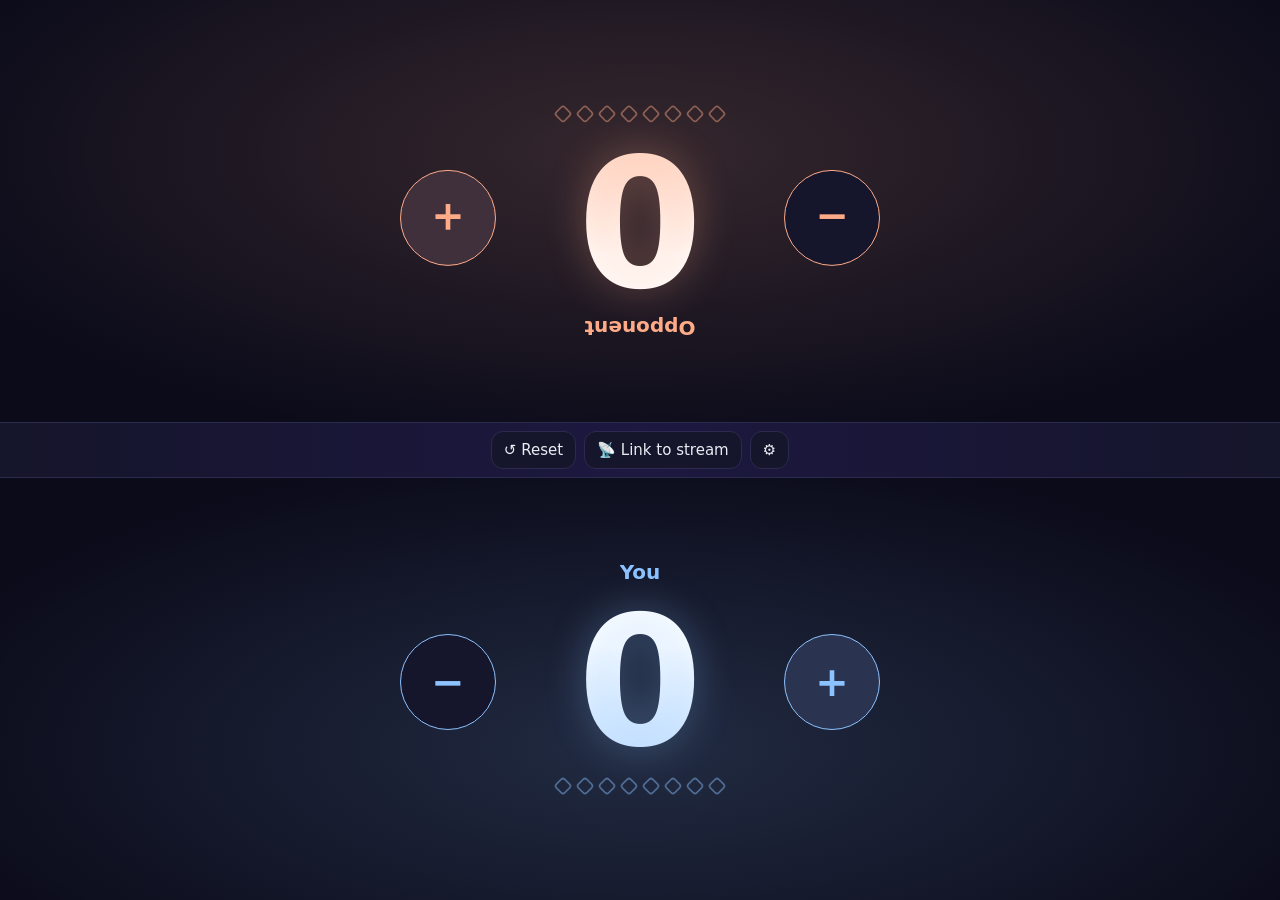
==== points/index.html @ d3ee8074 "Add Riftbound Points: installable point counter that links to the Riftcast stream overlay Co-Authore" ====
<!DOCTYPE html>
<html lang="en">
<head>
<meta charset="utf-8">
<meta name="viewport" content="width=device-width, initial-scale=1, viewport-fit=cover, user-scalable=no">
<meta name="theme-color" content="#0b0b1a">
<meta name="description" content="Free Riftbound point counter. Link it to a tournament stream with a code.">
<meta name="apple-mobile-web-app-capable" content="yes">
<meta name="apple-mobile-web-app-status-bar-style" content="black-translucent">
<title>Riftbound Points</title>
<link rel="manifest" href="manifest.webmanifest">
<link rel="icon" href="icon.svg" type="image/svg+xml">
<link rel="apple-touch-icon" href="apple-touch-icon.png">
<link rel="stylesheet" href="app.css">
</head>
<body>
<main id="board">
  <section class="side them" id="them">
    <div class="name" id="themName">Opponent</div>
    <div class="pts-row">
      <button class="step minus" data-who="them" data-d="-1" aria-label="Opponent minus one">−</button>
      <div class="pts" id="themPts">0</div>
      <button class="step plus" data-who="them" data-d="1" aria-label="Opponent plus one">+</button>
    </div>
    <div class="pips" id="themPips"></div>
    <div class="note" id="themNote"></div>
  </section>

  <nav class="bar">
    <button id="resetBtn" title="Both scores back to 0">↺ Reset</button>
    <button id="linkBtn" class="link">📡 Link to stream</button>
    <button id="installBtn" class="install" hidden>⬇ Install</button>
    <button id="menuBtn" title="Settings">⚙</button>
  </nav>

  <section class="side me" id="me">
    <div class="name" id="meName">You</div>
    <div class="pts-row">
      <button class="step minus" data-who="me" data-d="-1" aria-label="Minus one">−</button>
      <div class="pts" id="mePts">0</div>
      <button class="step plus" data-who="me" data-d="1" aria-label="Plus one">+</button>
    </div>
    <div class="pips" id="mePips"></div>
    <div class="note" id="meNote"></div>
  </section>
</main>

<dialog id="linkDlg">
  <form method="dialog" id="linkForm">
    <h2>Link to the stream</h2>
    <p>Enter the code the tournament organiser gave you. Your points will show on the stream as you change them.</p>
    <input id="codeIn" autocomplete="off" autocapitalize="characters" spellcheck="false" maxlength="8" placeholder="ABC234" inputmode="text">
    <p class="err" id="linkErr"></p>
    <div class="row">
      <button value="cancel" formnovalidate>Cancel</button>
      <button id="linkGo" value="go" class="primary">Link</button>
    </div>
  </form>
</dialog>

<dialog id="linkedDlg">
  <form method="dialog">
    <h2>Linked to the stream</h2>
    <p id="linkedInfo"></p>
    <div class="row">
      <button id="unlinkBtn" value="unlink" class="danger">Unlink</button>
      <button value="close" class="primary">OK</button>
    </div>
  </form>
</dialog>

<dialog id="menuDlg">
  <form method="dialog">
    <h2>Settings</h2>
    <label>Your name <input id="nameIn" maxlength="24" placeholder="You"></label>
    <label>Opponent <input id="oppIn" maxlength="24" placeholder="Opponent"></label>
    <label>Points to win <input id="winIn" type="number" min="1" max="30" inputmode="numeric"></label>
    <label class="check"><input id="flipIn" type="checkbox"> Flip opponent's side (phone in the middle of the table)</label>
    <label class="check"><input id="buzzIn" type="checkbox"> Buzz on tap</label>
    <button type="button" id="installHelpBtn" class="install-help">⬇ Install on this phone</button>
    <div class="row">
      <button value="close" class="primary">Done</button>
    </div>
  </form>
</dialog>

<dialog id="installDlg">
  <form method="dialog">
    <h2>Install Riftbound Points</h2>
    <p id="installIntro">Put it on your home screen so it opens like an app and works with no signal.</p>
    <ol class="ios-steps" id="installSteps"></ol>
    <div class="row"><button value="close" class="primary">Got it</button></div>
  </form>
</dialog>

<div id="toast" class="toast" hidden></div>
<script type="module" src="app.js"></script>
</body>
</html>
---- points/app.css ----
:root {
  --bg: #0b0b1a;
  --panel: #15152b;
  --line: #2b2b4d;
  --text: #e8edf3;
  --dim: #8b97a6;
  --me: #8cc2ff;
  --them: #ffab88;
  --gold: #f4d58d;
  color-scheme: dark;
}
* { box-sizing: border-box; -webkit-tap-highlight-color: transparent; }
html, body { margin: 0; height: 100%; background: var(--bg); color: var(--text); font: 16px/1.35 system-ui, -apple-system, "Segoe UI", Roboto, sans-serif; overscroll-behavior: none; }
body { padding: env(safe-area-inset-top) env(safe-area-inset-right) env(safe-area-inset-bottom) env(safe-area-inset-left); user-select: none; -webkit-user-select: none; }
button { font: inherit; color: inherit; background: var(--panel); border: 1px solid var(--line); border-radius: 12px; padding: 10px 14px; cursor: pointer; touch-action: manipulation; }
button:active { filter: brightness(1.3); }
button.primary { background: #1f6feb; border-color: #1f6feb; color: #fff; font-weight: 600; }
button.danger { color: #ff8f8f; }

#board { height: 100%; display: grid; grid-template-rows: 1fr auto 1fr; }
.side { position: relative; overflow: hidden; isolation: isolate; display: flex; flex-direction: column; align-items: center; justify-content: center; gap: 6px; padding: 12px; min-height: 0; transition: background .3s; }
.side.me { --c: var(--me); }
.side.them { --c: var(--them); }
.side::before { content: ''; position: absolute; inset: -20%; z-index: -1; background: radial-gradient(ellipse at 50% 60%, color-mix(in srgb, var(--c) 22%, transparent), transparent 60%); opacity: .8; transition: opacity .4s; }
.side.won::before { background: radial-gradient(ellipse at 50% 55%, color-mix(in srgb, var(--gold) 35%, transparent), transparent 62%); animation: glow 2.4s ease-in-out infinite; }
@keyframes glow { 50% { opacity: .45; } }
body.flip .side.them { transform: rotate(180deg); }
.name { font-weight: 700; font-size: 20px; color: var(--c); max-width: 90%; overflow: hidden; text-overflow: ellipsis; white-space: nowrap; }
.pts-row { display: flex; align-items: center; gap: 18px; }
.pts { position: relative; background: linear-gradient(180deg, #fff 30%, color-mix(in srgb, var(--c) 55%, #fff)); -webkit-background-clip: text; background-clip: text; color: transparent; text-shadow: 0 0 40px color-mix(in srgb, var(--c) 30%, transparent); font-size: clamp(84px, 22vh, 180px); font-weight: 800; line-height: 1; min-width: 1.4em; text-align: center; font-variant-numeric: tabular-nums; }
.step { width: clamp(64px, 20vw, 96px); height: clamp(64px, 20vw, 96px); border-radius: 50%; font-size: 40px; font-weight: 700; padding: 0; display: grid; place-items: center; border-color: var(--c); color: var(--c); }
.pts.bump { animation: bump .28s cubic-bezier(.3,1.6,.5,1); }
.pts.dip { animation: dip .25s ease-out; }
@keyframes bump { 0% { transform: scale(1); } 40% { transform: scale(1.18); } 100% { transform: scale(1); } }
@keyframes dip { 40% { transform: scale(.88); opacity: .7; } }
.float { position: absolute; left: 50%; top: 45%; font-size: 34px; font-weight: 800; color: var(--c); pointer-events: none; animation: rise .9s ease-out forwards; text-shadow: 0 2px 12px rgb(0 0 0 / .5); }
@keyframes rise { from { transform: translate(-50%, 0) scale(.8); opacity: 1; } to { transform: translate(-50%, -90px) scale(1.15); opacity: 0; } }
.step { transition: transform .08s; box-shadow: 0 0 0 0 transparent; }
.step:active { transform: scale(.92); }
.step.plus { background: color-mix(in srgb, var(--c) 18%, var(--panel)); }
.step[disabled] { opacity: .25; }
.pips { display: flex; gap: 6px; flex-wrap: wrap; justify-content: center; max-width: 92%; }
.pip { width: 16px; height: 16px; border-radius: 50%; border: 2px solid var(--c); opacity: .45; transform: rotate(45deg) scale(.85); border-radius: 4px; transition: opacity .2s, background .2s, box-shadow .2s; }
.pip.on { background: var(--c); opacity: 1; box-shadow: 0 0 10px var(--c); animation: pop .35s cubic-bezier(.3,1.8,.5,1); }
.side.won .pip.on { background: var(--gold); border-color: var(--gold); box-shadow: 0 0 12px var(--gold); }
@keyframes pop { 0% { transform: rotate(45deg) scale(.3); } 100% { transform: rotate(45deg) scale(.85); } }
.victory { position: absolute; top: 10px; left: 50%; transform: translateX(-50%); font-weight: 800; letter-spacing: 3px; text-transform: uppercase; font-size: 15px; color: var(--gold); text-shadow: 0 0 14px rgb(244 213 141 / .6); white-space: nowrap; animation: shine 1.6s ease-in-out infinite; }
@keyframes shine { 50% { opacity: .6; } }
.confetti { position: fixed; top: 0; left: 0; width: 9px; height: 14px; border-radius: 2px; pointer-events: none; z-index: 20; will-change: transform; }
.note { min-height: 1.3em; font-size: 14px; color: var(--dim); text-align: center; }
.side.won { background: color-mix(in srgb, var(--gold) 14%, transparent); }
.side.won .pts { color: var(--gold); }

.bar { display: flex; gap: 8px; justify-content: center; align-items: center; padding: 8px; border-block: 1px solid var(--line); background: var(--panel); }
.bar button { padding: 8px 12px; font-size: 15px; }
.bar .link.on { border-color: #3fb950; color: #7ee787; }
.bar .link.on::before { content: ''; display: inline-block; width: 8px; height: 8px; margin-right: 6px; border-radius: 50%; background: #3fb950; vertical-align: middle; animation: live 1.6s ease-out infinite; }
@keyframes live { 0% { box-shadow: 0 0 0 0 rgb(63 185 80 / .7); } 100% { box-shadow: 0 0 0 9px rgb(63 185 80 / 0); } }
.bar .install { border-color: var(--gold); color: var(--gold); }
.bar { background: linear-gradient(90deg, #15152b, #1c1840, #15152b); }
.ios-steps { margin: 8px 0 0; padding-left: 20px; color: var(--text); }
.ios-steps li { margin: 6px 0; }
.bar .link.warn { border-color: #d29922; color: #e3b341; }

dialog { background: var(--panel); color: var(--text); border: 1px solid var(--line); border-radius: 16px; width: min(420px, 92vw); padding: 18px; }
dialog::backdrop { background: rgb(0 0 0 / .6); }
dialog h2 { margin: 0 0 8px; font-size: 20px; }
dialog p { color: var(--dim); margin: 6px 0; }
dialog label { display: flex; flex-direction: column; gap: 4px; margin: 10px 0; color: var(--dim); font-size: 14px; }
dialog label.check { flex-direction: row; align-items: center; gap: 10px; color: var(--text); }
dialog input:not([type=checkbox]) { font: inherit; color: var(--text); background: var(--bg); border: 1px solid var(--line); border-radius: 10px; padding: 10px 12px; }
dialog input[type=checkbox] { width: 22px; height: 22px; }
#codeIn { width: 100%; font-size: 30px; letter-spacing: 6px; text-align: center; text-transform: uppercase; font-family: ui-monospace, monospace; margin-top: 8px; }
.err { color: #ff8f8f !important; min-height: 1.2em; }
.row { display: flex; gap: 10px; justify-content: flex-end; margin-top: 14px; }

.toast { position: fixed; left: 50%; bottom: calc(24px + env(safe-area-inset-bottom)); transform: translateX(-50%); background: #30363d; border: 1px solid var(--line); padding: 10px 16px; border-radius: 12px; max-width: 90vw; text-align: center; z-index: 10; box-shadow: 0 6px 24px rgb(0 0 0 / .4); }

@media (orientation: landscape) and (max-height: 520px) {
  #board { grid-template-rows: 1fr auto; grid-template-columns: 1fr 1fr; }
  .side.them { grid-row: 1; grid-column: 1; }
  .side.me { grid-row: 1; grid-column: 2; }
  .bar { grid-row: 2; grid-column: 1 / -1; }
  body.flip .side.them { transform: none; }
  .pts { position: relative; background: linear-gradient(180deg, #fff 30%, color-mix(in srgb, var(--c) 55%, #fff)); -webkit-background-clip: text; background-clip: text; color: transparent; text-shadow: 0 0 40px color-mix(in srgb, var(--c) 30%, transparent); font-size: clamp(64px, 30vh, 140px); }
}

@media (prefers-reduced-motion: reduce) { *, *::before { animation: none !important; transition: none !important; } }
.install-help { width: 100%; margin-top: 6px; border-color: var(--gold); color: var(--gold); }
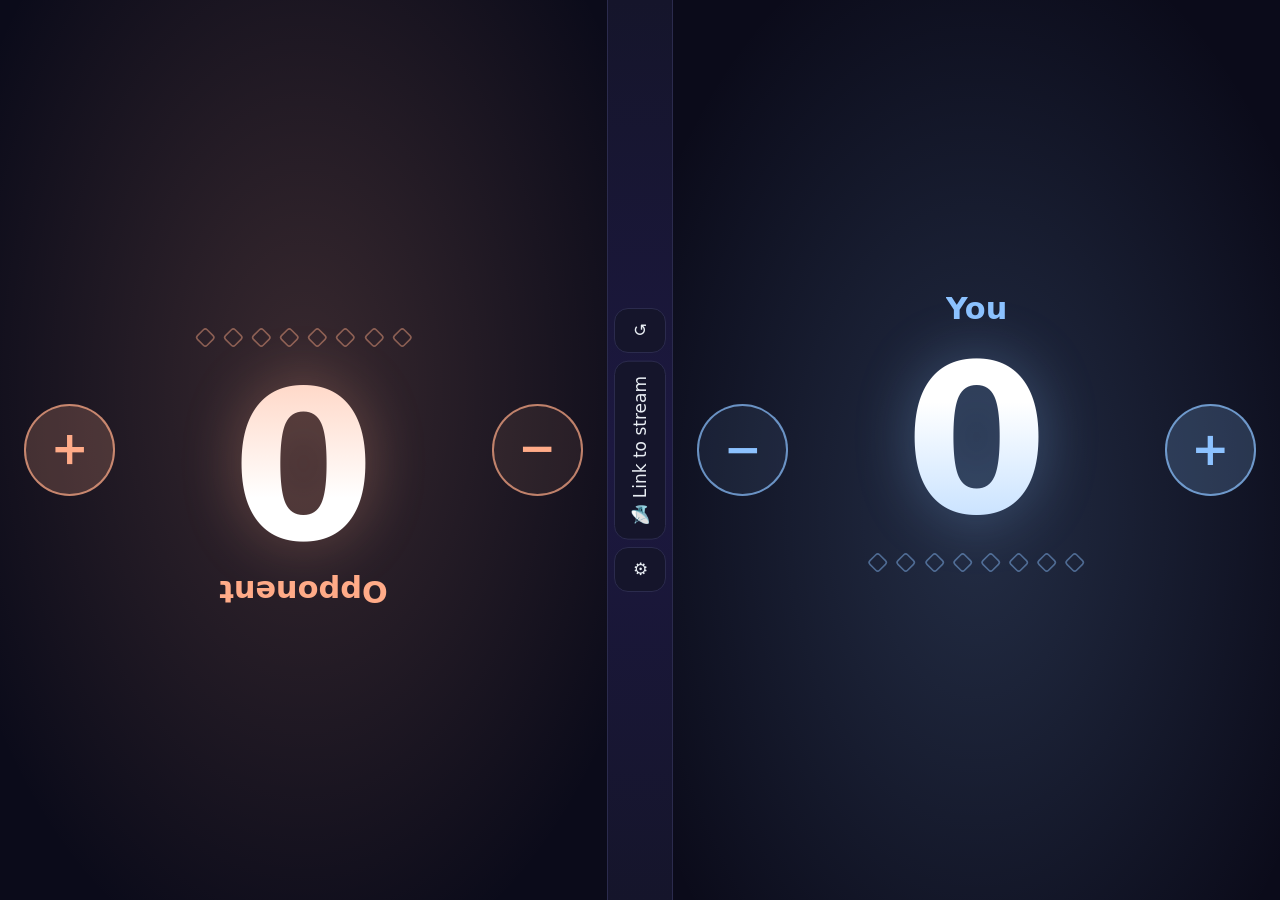
==== commit ef7e53c6: "Riftbound Points: touch-first layout for phones and tablets; add it to the homepage as 006 Co-Author" ====
--- a/points/index.html
+++ b/points/index.html
@@ -2,7 +2,8 @@
 <html lang="en">
 <head>
 <meta charset="utf-8">
-<meta name="viewport" content="width=device-width, initial-scale=1, viewport-fit=cover, user-scalable=no">
+<meta name="viewport" content="width=device-width, initial-scale=1, viewport-fit=cover, user-scalable=no, interactive-widget=resizes-content">
+<meta name="mobile-web-app-capable" content="yes">
 <meta name="theme-color" content="#0b0b1a">
 <meta name="description" content="Free Riftbound point counter. Link it to a tournament stream with a code.">
 <meta name="apple-mobile-web-app-capable" content="yes">
@@ -16,32 +17,32 @@
 <body>
 <main id="board">
   <section class="side them" id="them">
-    <div class="name" id="themName">Opponent</div>
-    <div class="pts-row">
-      <button class="step minus" data-who="them" data-d="-1" aria-label="Opponent minus one">−</button>
+    <button class="zone minus" data-who="them" data-d="-1" aria-label="Opponent minus one"><span>−</span></button>
+    <button class="zone plus" data-who="them" data-d="1" aria-label="Opponent plus one"><span>+</span></button>
+    <div class="center">
+      <div class="name" id="themName">Opponent</div>
       <div class="pts" id="themPts">0</div>
-      <button class="step plus" data-who="them" data-d="1" aria-label="Opponent plus one">+</button>
+      <div class="pips" id="themPips"></div>
+      <div class="note" id="themNote"></div>
     </div>
-    <div class="pips" id="themPips"></div>
-    <div class="note" id="themNote"></div>
   </section>
 
   <nav class="bar">
-    <button id="resetBtn" title="Both scores back to 0">↺ Reset</button>
+    <button id="resetBtn" title="Both scores back to 0" aria-label="Reset">↺<span class="lbl"> Reset</span></button>
     <button id="linkBtn" class="link">📡 Link to stream</button>
-    <button id="installBtn" class="install" hidden>⬇ Install</button>
-    <button id="menuBtn" title="Settings">⚙</button>
+    <button id="installBtn" class="install" hidden aria-label="Install">⬇<span class="lbl"> Install</span></button>
+    <button id="menuBtn" title="Settings" aria-label="Settings">⚙</button>
   </nav>
 
   <section class="side me" id="me">
-    <div class="name" id="meName">You</div>
-    <div class="pts-row">
-      <button class="step minus" data-who="me" data-d="-1" aria-label="Minus one">−</button>
+    <button class="zone minus" data-who="me" data-d="-1" aria-label="minus one"><span>−</span></button>
+    <button class="zone plus" data-who="me" data-d="1" aria-label="plus one"><span>+</span></button>
+    <div class="center">
+      <div class="name" id="meName">You</div>
       <div class="pts" id="mePts">0</div>
-      <button class="step plus" data-who="me" data-d="1" aria-label="Plus one">+</button>
+      <div class="pips" id="mePips"></div>
+      <div class="note" id="meNote"></div>
     </div>
-    <div class="pips" id="mePips"></div>
-    <div class="note" id="meNote"></div>
   </section>
 </main>
 
@@ -77,6 +78,7 @@
     <label>Points to win <input id="winIn" type="number" min="1" max="30" inputmode="numeric"></label>
     <label class="check"><input id="flipIn" type="checkbox"> Flip opponent's side (phone in the middle of the table)</label>
     <label class="check"><input id="buzzIn" type="checkbox"> Buzz on tap</label>
+    <label class="check"><input id="awakeIn" type="checkbox"> Keep the screen on</label>
     <button type="button" id="installHelpBtn" class="install-help">⬇ Install on this phone</button>
     <div class="row">
       <button value="close" class="primary">Done</button>
--- a/points/app.css
+++ b/points/app.css
@@ -1,3 +1,4 @@
+/* Riftbound Points: touch-first, sized to whatever space each player's half gets (phone, tablet, landscape). */
 :root {
   --bg: #0b0b1a;
   --panel: #15152b;
@@ -7,83 +8,115 @@
   --me: #8cc2ff;
   --them: #ffab88;
   --gold: #f4d58d;
+  --bar-h: 60px;
   color-scheme: dark;
 }
 * { box-sizing: border-box; -webkit-tap-highlight-color: transparent; }
 html, body { margin: 0; height: 100%; background: var(--bg); color: var(--text); font: 16px/1.35 system-ui, -apple-system, "Segoe UI", Roboto, sans-serif; overscroll-behavior: none; }
-body { padding: env(safe-area-inset-top) env(safe-area-inset-right) env(safe-area-inset-bottom) env(safe-area-inset-left); user-select: none; -webkit-user-select: none; }
-button { font: inherit; color: inherit; background: var(--panel); border: 1px solid var(--line); border-radius: 12px; padding: 10px 14px; cursor: pointer; touch-action: manipulation; }
+body { position: fixed; inset: 0; overflow: hidden; padding: env(safe-area-inset-top) env(safe-area-inset-right) env(safe-area-inset-bottom) env(safe-area-inset-left); user-select: none; -webkit-user-select: none; -webkit-touch-callout: none; touch-action: manipulation; }
+button { font: inherit; color: inherit; background: var(--panel); border: 1px solid var(--line); border-radius: 14px; padding: 10px 14px; min-height: 44px; cursor: pointer; touch-action: manipulation; }
 button:active { filter: brightness(1.3); }
 button.primary { background: #1f6feb; border-color: #1f6feb; color: #fff; font-weight: 600; }
 button.danger { color: #ff8f8f; }
+button[disabled] { opacity: .35; }
 
-#board { height: 100%; display: grid; grid-template-rows: 1fr auto 1fr; }
-.side { position: relative; overflow: hidden; isolation: isolate; display: flex; flex-direction: column; align-items: center; justify-content: center; gap: 6px; padding: 12px; min-height: 0; transition: background .3s; }
-.side.me { --c: var(--me); }
+/* ---- Board: two halves and the bar between ---- */
+#board { height: 100%; display: grid; grid-template-rows: 1fr var(--bar-h) 1fr; }
+.side { --c: var(--me); position: relative; overflow: hidden; isolation: isolate; min-height: 0; min-width: 0; container-type: size; }
 .side.them { --c: var(--them); }
-.side::before { content: ''; position: absolute; inset: -20%; z-index: -1; background: radial-gradient(ellipse at 50% 60%, color-mix(in srgb, var(--c) 22%, transparent), transparent 60%); opacity: .8; transition: opacity .4s; }
+body.flip .side.them { transform: rotate(180deg); }
+.side::before { content: ''; position: absolute; inset: -20%; z-index: -1; background: radial-gradient(ellipse at 50% 55%, color-mix(in srgb, var(--c) 22%, transparent), transparent 62%); opacity: .85; transition: opacity .4s; pointer-events: none; }
+.side.won { background: color-mix(in srgb, var(--gold) 12%, transparent); }
 .side.won::before { background: radial-gradient(ellipse at 50% 55%, color-mix(in srgb, var(--gold) 35%, transparent), transparent 62%); animation: glow 2.4s ease-in-out infinite; }
 @keyframes glow { 50% { opacity: .45; } }
-body.flip .side.them { transform: rotate(180deg); }
-.name { font-weight: 700; font-size: 20px; color: var(--c); max-width: 90%; overflow: hidden; text-overflow: ellipsis; white-space: nowrap; }
-.pts-row { display: flex; align-items: center; gap: 18px; }
-.pts { position: relative; background: linear-gradient(180deg, #fff 30%, color-mix(in srgb, var(--c) 55%, #fff)); -webkit-background-clip: text; background-clip: text; color: transparent; text-shadow: 0 0 40px color-mix(in srgb, var(--c) 30%, transparent); font-size: clamp(84px, 22vh, 180px); font-weight: 800; line-height: 1; min-width: 1.4em; text-align: center; font-variant-numeric: tabular-nums; }
-.step { width: clamp(64px, 20vw, 96px); height: clamp(64px, 20vw, 96px); border-radius: 50%; font-size: 40px; font-weight: 700; padding: 0; display: grid; place-items: center; border-color: var(--c); color: var(--c); }
+
+/* Each half of a side is one big button: left takes a point away, right adds one. */
+.zone { position: absolute; top: 0; bottom: 0; width: 50%; min-height: 0; border: 0; border-radius: 0; background: transparent; padding: 0; display: flex; align-items: center; color: var(--c); overflow: hidden; }
+.zone.minus { left: 0; justify-content: flex-start; padding-left: max(14px, 4cqw); }
+.zone.plus { right: 0; justify-content: flex-end; padding-right: max(14px, 4cqw); }
+.zone span { --s: clamp(54px, min(22cqh, 15cqw), 120px); width: var(--s); height: var(--s); border-radius: 50%; display: grid; place-items: center; font-size: calc(var(--s) * .5); font-weight: 700; line-height: 1; border: 2px solid color-mix(in srgb, var(--c) 70%, transparent); background: color-mix(in srgb, var(--c) 8%, transparent); transition: transform .08s, background .15s; }
+.zone.plus span { background: color-mix(in srgb, var(--c) 20%, transparent); }
+.zone:active { filter: none; }
+.zone:active span { transform: scale(.9); background: color-mix(in srgb, var(--c) 35%, transparent); }
+.zone::after { content: ''; position: absolute; inset: 0; background: radial-gradient(circle at var(--x, 50%) var(--y, 50%), color-mix(in srgb, var(--c) 28%, transparent), transparent 55%); opacity: 0; transition: opacity .35s; pointer-events: none; }
+.zone.flash::after { opacity: 1; transition: none; }
+.zone[disabled] { opacity: 1; }
+.zone[disabled] span { opacity: .18; }
+
+.center { position: absolute; inset: 0; display: flex; flex-direction: column; align-items: center; justify-content: center; gap: max(4px, 1.5cqh); pointer-events: none; padding: 0 calc(clamp(54px, min(22cqh, 15cqw), 120px) + 24px); }
+.name { font-weight: 700; font-size: clamp(16px, min(7cqh, 5cqw), 34px); color: var(--c); max-width: 100%; overflow: hidden; text-overflow: ellipsis; white-space: nowrap; }
+.pts { position: relative; font-size: clamp(64px, min(48cqh, 34cqw), 340px); font-weight: 800; line-height: .95; font-variant-numeric: tabular-nums; background: linear-gradient(180deg, #fff 30%, color-mix(in srgb, var(--c) 55%, #fff)); -webkit-background-clip: text; background-clip: text; color: transparent; filter: drop-shadow(0 0 28px color-mix(in srgb, var(--c) 30%, transparent)); }
+.side.won .pts { background: linear-gradient(180deg, #fff6d8 20%, var(--gold)); -webkit-background-clip: text; background-clip: text; }
 .pts.bump { animation: bump .28s cubic-bezier(.3,1.6,.5,1); }
 .pts.dip { animation: dip .25s ease-out; }
-@keyframes bump { 0% { transform: scale(1); } 40% { transform: scale(1.18); } 100% { transform: scale(1); } }
+@keyframes bump { 40% { transform: scale(1.16); } }
 @keyframes dip { 40% { transform: scale(.88); opacity: .7; } }
-.float { position: absolute; left: 50%; top: 45%; font-size: 34px; font-weight: 800; color: var(--c); pointer-events: none; animation: rise .9s ease-out forwards; text-shadow: 0 2px 12px rgb(0 0 0 / .5); }
-@keyframes rise { from { transform: translate(-50%, 0) scale(.8); opacity: 1; } to { transform: translate(-50%, -90px) scale(1.15); opacity: 0; } }
-.step { transition: transform .08s; box-shadow: 0 0 0 0 transparent; }
-.step:active { transform: scale(.92); }
-.step.plus { background: color-mix(in srgb, var(--c) 18%, var(--panel)); }
-.step[disabled] { opacity: .25; }
-.pips { display: flex; gap: 6px; flex-wrap: wrap; justify-content: center; max-width: 92%; }
-.pip { width: 16px; height: 16px; border-radius: 50%; border: 2px solid var(--c); opacity: .45; transform: rotate(45deg) scale(.85); border-radius: 4px; transition: opacity .2s, background .2s, box-shadow .2s; }
+.float { position: absolute; left: 50%; top: 42%; font-size: clamp(28px, 9cqh, 64px); font-weight: 800; color: var(--c); pointer-events: none; animation: rise .9s ease-out forwards; text-shadow: 0 2px 12px rgb(0 0 0 / .5); z-index: 2; }
+@keyframes rise { from { transform: translate(-50%, 0) scale(.8); opacity: 1; } to { transform: translate(-50%, -18cqh) scale(1.15); opacity: 0; } }
+
+.pips { --p: clamp(12px, min(4.5cqh, 3.2cqw), 26px); display: flex; gap: calc(var(--p) * .45); flex-wrap: wrap; justify-content: center; max-width: 100%; }
+.pip { width: var(--p); height: var(--p); border: 2px solid var(--c); border-radius: 22%; opacity: .45; transform: rotate(45deg) scale(.8); transition: opacity .2s, background .2s, box-shadow .2s; }
 .pip.on { background: var(--c); opacity: 1; box-shadow: 0 0 10px var(--c); animation: pop .35s cubic-bezier(.3,1.8,.5,1); }
 .side.won .pip.on { background: var(--gold); border-color: var(--gold); box-shadow: 0 0 12px var(--gold); }
-@keyframes pop { 0% { transform: rotate(45deg) scale(.3); } 100% { transform: rotate(45deg) scale(.85); } }
-.victory { position: absolute; top: 10px; left: 50%; transform: translateX(-50%); font-weight: 800; letter-spacing: 3px; text-transform: uppercase; font-size: 15px; color: var(--gold); text-shadow: 0 0 14px rgb(244 213 141 / .6); white-space: nowrap; animation: shine 1.6s ease-in-out infinite; }
+@keyframes pop { from { transform: rotate(45deg) scale(.3); } }
+.note { min-height: 1.3em; font-size: clamp(13px, 4cqh, 20px); color: var(--dim); text-align: center; max-width: 100%; }
+.victory { position: absolute; top: max(10px, 4cqh); left: 50%; transform: translateX(-50%); font-weight: 800; letter-spacing: .2em; text-transform: uppercase; font-size: clamp(13px, 4.5cqh, 24px); color: var(--gold); text-shadow: 0 0 14px rgb(244 213 141 / .6); white-space: nowrap; animation: shine 1.6s ease-in-out infinite; pointer-events: none; }
 @keyframes shine { 50% { opacity: .6; } }
 .confetti { position: fixed; top: 0; left: 0; width: 9px; height: 14px; border-radius: 2px; pointer-events: none; z-index: 20; will-change: transform; }
-.note { min-height: 1.3em; font-size: 14px; color: var(--dim); text-align: center; }
-.side.won { background: color-mix(in srgb, var(--gold) 14%, transparent); }
-.side.won .pts { color: var(--gold); }
 
-.bar { display: flex; gap: 8px; justify-content: center; align-items: center; padding: 8px; border-block: 1px solid var(--line); background: var(--panel); }
-.bar button { padding: 8px 12px; font-size: 15px; }
+/* ---- Bar ---- */
+.bar { display: flex; gap: 8px; justify-content: center; align-items: center; padding: 6px 10px; border-block: 1px solid var(--line); background: linear-gradient(90deg, #15152b, #1c1840, #15152b); min-width: 0; }
+.bar button { font-size: 15px; white-space: nowrap; padding: 8px 14px; }
+.bar .link { flex: 0 1 auto; overflow: hidden; text-overflow: ellipsis; }
 .bar .link.on { border-color: #3fb950; color: #7ee787; }
 .bar .link.on::before { content: ''; display: inline-block; width: 8px; height: 8px; margin-right: 6px; border-radius: 50%; background: #3fb950; vertical-align: middle; animation: live 1.6s ease-out infinite; }
 @keyframes live { 0% { box-shadow: 0 0 0 0 rgb(63 185 80 / .7); } 100% { box-shadow: 0 0 0 9px rgb(63 185 80 / 0); } }
+.bar .link.warn { border-color: #d29922; color: #e3b341; }
 .bar .install { border-color: var(--gold); color: var(--gold); }
-.bar { background: linear-gradient(90deg, #15152b, #1c1840, #15152b); }
-.ios-steps { margin: 8px 0 0; padding-left: 20px; color: var(--text); }
-.ios-steps li { margin: 6px 0; }
-.bar .link.warn { border-color: #d29922; color: #e3b341; }
+@media (max-width: 400px) { .bar .lbl { display: none; } .bar button { padding: 8px 12px; } }
 
-dialog { background: var(--panel); color: var(--text); border: 1px solid var(--line); border-radius: 16px; width: min(420px, 92vw); padding: 18px; }
+/* ---- Dialogs: centred cards on tablets, bottom sheets on phones ---- */
+dialog { background: var(--panel); color: var(--text); border: 1px solid var(--line); border-radius: 20px; width: min(460px, 92vw); max-height: 90dvh; padding: 20px; overflow: auto; user-select: text; -webkit-user-select: text; }
 dialog::backdrop { background: rgb(0 0 0 / .6); }
-dialog h2 { margin: 0 0 8px; font-size: 20px; }
+dialog[open] { animation: rise-in .22s ease-out; }
+@keyframes rise-in { from { transform: translateY(16px); opacity: 0; } }
+dialog h2 { margin: 0 0 8px; font-size: 21px; }
 dialog p { color: var(--dim); margin: 6px 0; }
-dialog label { display: flex; flex-direction: column; gap: 4px; margin: 10px 0; color: var(--dim); font-size: 14px; }
-dialog label.check { flex-direction: row; align-items: center; gap: 10px; color: var(--text); }
-dialog input:not([type=checkbox]) { font: inherit; color: var(--text); background: var(--bg); border: 1px solid var(--line); border-radius: 10px; padding: 10px 12px; }
-dialog input[type=checkbox] { width: 22px; height: 22px; }
-#codeIn { width: 100%; font-size: 30px; letter-spacing: 6px; text-align: center; text-transform: uppercase; font-family: ui-monospace, monospace; margin-top: 8px; }
+dialog label { display: flex; flex-direction: column; gap: 6px; margin: 12px 0; color: var(--dim); font-size: 14px; }
+dialog label.check { flex-direction: row; align-items: center; gap: 12px; color: var(--text); font-size: 16px; min-height: 40px; }
+dialog input:not([type=checkbox]) { font: inherit; font-size: 17px; color: var(--text); background: var(--bg); border: 1px solid var(--line); border-radius: 12px; padding: 12px 14px; min-height: 48px; }
+dialog input[type=checkbox] { width: 24px; height: 24px; accent-color: #1f6feb; flex: none; }
+#codeIn { width: 100%; font-size: 34px; letter-spacing: .25em; text-align: center; text-transform: uppercase; font-family: ui-monospace, monospace; margin-top: 8px; }
 .err { color: #ff8f8f !important; min-height: 1.2em; }
-.row { display: flex; gap: 10px; justify-content: flex-end; margin-top: 14px; }
+.row { display: flex; gap: 10px; justify-content: flex-end; margin-top: 16px; }
+.row button { min-width: 96px; min-height: 48px; }
+.install-help { width: 100%; margin-top: 6px; min-height: 48px; border-color: var(--gold); color: var(--gold); }
+.ios-steps { margin: 8px 0 0; padding-left: 22px; color: var(--text); }
+.ios-steps li { margin: 8px 0; }
+@media (max-width: 600px) {
+  dialog { width: 100%; max-width: 100%; margin: auto 0 0; border-radius: 22px 22px 0 0; border-bottom: 0; padding: 22px 18px calc(18px + env(safe-area-inset-bottom)); }
+  dialog::before { content: ''; display: block; width: 40px; height: 5px; border-radius: 3px; background: var(--line); margin: -8px auto 14px; }
+  dialog[open] { animation: sheet .25s ease-out; }
+  .row button { flex: 1; }
+}
+@keyframes sheet { from { transform: translateY(100%); } }
 
-.toast { position: fixed; left: 50%; bottom: calc(24px + env(safe-area-inset-bottom)); transform: translateX(-50%); background: #30363d; border: 1px solid var(--line); padding: 10px 16px; border-radius: 12px; max-width: 90vw; text-align: center; z-index: 10; box-shadow: 0 6px 24px rgb(0 0 0 / .4); }
+.toast { position: fixed; left: 50%; bottom: calc(24px + env(safe-area-inset-bottom)); transform: translateX(-50%); background: #2a2a48; border: 1px solid var(--line); padding: 12px 18px; border-radius: 14px; width: max-content; max-width: 90vw; text-align: center; z-index: 10; box-shadow: 0 6px 24px rgb(0 0 0 / .4); }
 
-@media (orientation: landscape) and (max-height: 520px) {
-  #board { grid-template-rows: 1fr auto; grid-template-columns: 1fr 1fr; }
-  .side.them { grid-row: 1; grid-column: 1; }
-  .side.me { grid-row: 1; grid-column: 2; }
-  .bar { grid-row: 2; grid-column: 1 / -1; }
-  body.flip .side.them { transform: none; }
-  .pts { position: relative; background: linear-gradient(180deg, #fff 30%, color-mix(in srgb, var(--c) 55%, #fff)); -webkit-background-clip: text; background-clip: text; color: transparent; text-shadow: 0 0 40px color-mix(in srgb, var(--c) 30%, transparent); font-size: clamp(64px, 30vh, 140px); }
+/* ---- Landscape (phone on its side, tablet): players side by side, bar down the middle ---- */
+@media (orientation: landscape) {
+  #board { grid-template-rows: none; grid-template-columns: 1fr auto 1fr; }
+  .bar { flex-direction: column; border-block: 0; border-inline: 1px solid var(--line); padding: 10px 6px; background: linear-gradient(180deg, #15152b, #1c1840, #15152b); }
+  .bar .lbl { display: none; }
+  .bar button { width: 52px; padding: 8px 0; }
+  .bar .link { writing-mode: vertical-rl; transform: rotate(180deg); width: 52px; min-height: 0; padding: 14px 0; max-height: 46dvh; }
+  .bar .link.on::before { margin: 0 0 6px; }
 }
 
-@media (prefers-reduced-motion: reduce) { *, *::before { animation: none !important; transition: none !important; } }
-.install-help { width: 100%; margin-top: 6px; border-color: var(--gold); color: var(--gold); }
+/* Bigger screens get a roomier bar. */
+@media (min-width: 700px) and (min-height: 700px) {
+  :root { --bar-h: 72px; }
+  .bar button { font-size: 17px; padding: 10px 18px; }
+}
+
+@media (prefers-reduced-motion: reduce) { *, *::before, *::after { animation: none !important; transition: none !important; } }
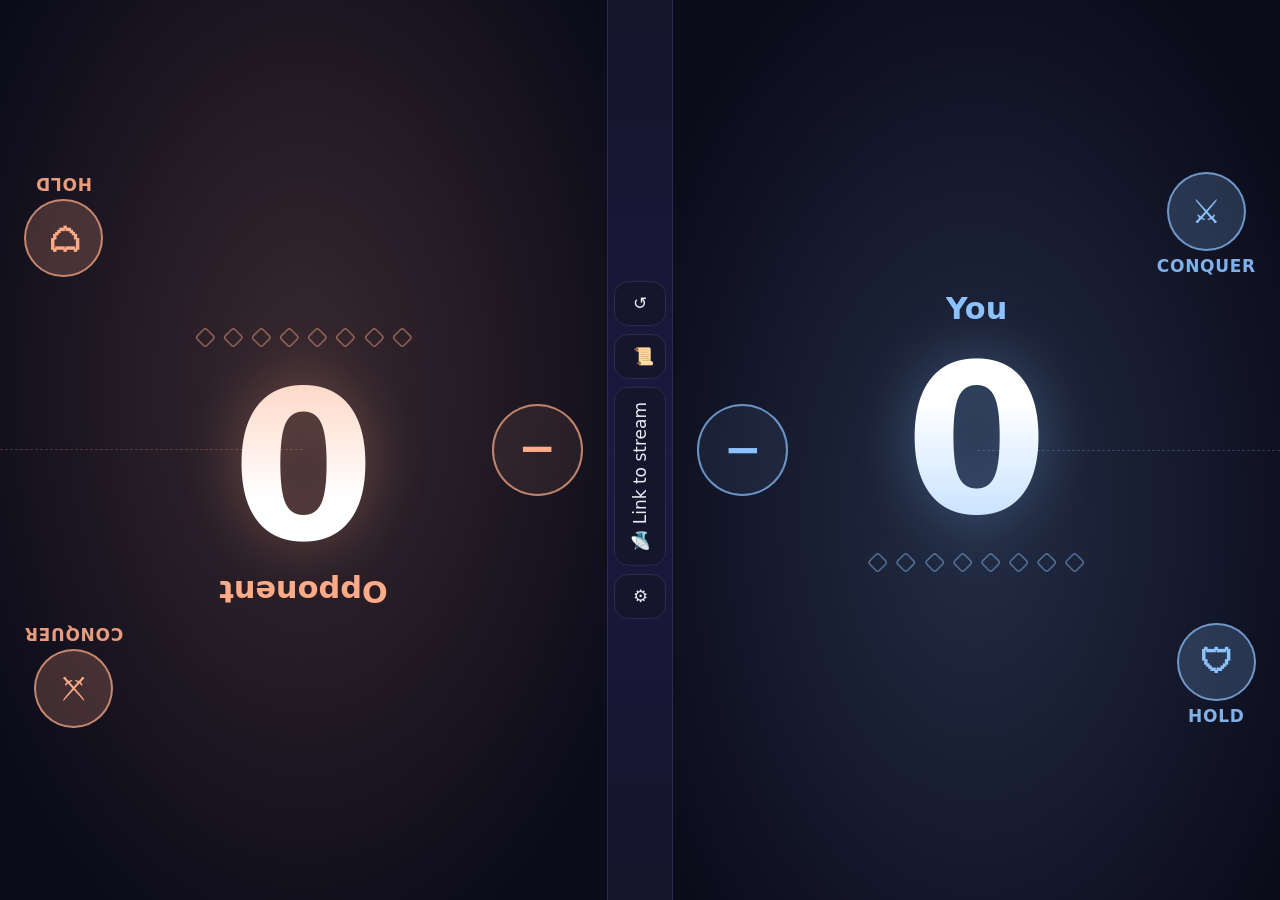
==== commit cea04baa: "Riftbound Points: Conquer and Hold scoring, score log with undo, one-point-from-winning warnings Co-" ====
--- a/points/index.html
+++ b/points/index.html
@@ -17,8 +17,10 @@
 <body>
 <main id="board">
   <section class="side them" id="them">
-    <button class="zone minus" data-who="them" data-d="-1" aria-label="Opponent minus one"><span>−</span></button>
-    <button class="zone plus" data-who="them" data-d="1" aria-label="Opponent plus one"><span>+</span></button>
+    <button class="zone minus" data-who="them" data-kind="minus" aria-label="Opponent minus one"><span class="ico">−</span></button>
+    <button class="zone conquer" data-who="them" data-kind="conquer" aria-label="Opponent conquer, plus one"><span class="stk"><span class="ico">⚔</span><b>Conquer</b></span></button>
+    <button class="zone hold" data-who="them" data-kind="hold" aria-label="Opponent hold, plus one"><span class="stk"><span class="ico">🛡</span><b>Hold</b></span></button>
+    <div class="alerts" id="themAlerts"></div>
     <div class="center">
       <div class="name" id="themName">Opponent</div>
       <div class="pts" id="themPts">0</div>
@@ -29,14 +31,17 @@
 
   <nav class="bar">
     <button id="resetBtn" title="Both scores back to 0" aria-label="Reset">↺<span class="lbl"> Reset</span></button>
+    <button id="logBtn" title="Score history" aria-label="Score history">📜<span class="lbl"> Log</span></button>
     <button id="linkBtn" class="link">📡 Link to stream</button>
     <button id="installBtn" class="install" hidden aria-label="Install">⬇<span class="lbl"> Install</span></button>
     <button id="menuBtn" title="Settings" aria-label="Settings">⚙</button>
   </nav>
 
   <section class="side me" id="me">
-    <button class="zone minus" data-who="me" data-d="-1" aria-label="minus one"><span>−</span></button>
-    <button class="zone plus" data-who="me" data-d="1" aria-label="plus one"><span>+</span></button>
+    <button class="zone minus" data-who="me" data-kind="minus" aria-label="minus one"><span class="ico">−</span></button>
+    <button class="zone conquer" data-who="me" data-kind="conquer" aria-label="conquer, plus one"><span class="stk"><span class="ico">⚔</span><b>Conquer</b></span></button>
+    <button class="zone hold" data-who="me" data-kind="hold" aria-label="hold, plus one"><span class="stk"><span class="ico">🛡</span><b>Hold</b></span></button>
+    <div class="alerts" id="meAlerts"></div>
     <div class="center">
       <div class="name" id="meName">You</div>
       <div class="pts" id="mePts">0</div>
@@ -45,6 +50,31 @@
     </div>
   </section>
 </main>
+
+<dialog id="logDlg" class="log-dlg">
+  <form method="dialog">
+    <h2>Score history</h2>
+    <div class="tally" id="tally"></div>
+    <ol class="log" id="logList"></ol>
+    <div class="row">
+      <button type="button" id="undoBtn" title="Take back the last change">↶ Undo last</button>
+      <button type="button" id="clearLogBtn" class="danger">Clear</button>
+      <button value="close" class="primary">Done</button>
+    </div>
+  </form>
+</dialog>
+
+<dialog id="finalDlg">
+  <form method="dialog">
+    <h2>⚔ Conquering for the final point</h2>
+    <p id="finalText"></p>
+    <div class="col">
+      <button type="button" data-final="yes" class="primary">Scored every battlefield this turn: take the point</button>
+      <button type="button" data-final="no">Not every battlefield: draw a card instead</button>
+      <button type="button" data-final="cancel">Cancel</button>
+    </div>
+  </form>
+</dialog>
 
 <dialog id="linkDlg">
   <form method="dialog" id="linkForm">
--- a/points/app.css
+++ b/points/app.css
@@ -33,15 +33,19 @@
 /* Each half of a side is one big button: left takes a point away, right adds one. */
 .zone { position: absolute; top: 0; bottom: 0; width: 50%; min-height: 0; border: 0; border-radius: 0; background: transparent; padding: 0; display: flex; align-items: center; color: var(--c); overflow: hidden; }
 .zone.minus { left: 0; justify-content: flex-start; padding-left: max(14px, 4cqw); }
-.zone.plus { right: 0; justify-content: flex-end; padding-right: max(14px, 4cqw); }
-.zone span { --s: clamp(54px, min(22cqh, 15cqw), 120px); width: var(--s); height: var(--s); border-radius: 50%; display: grid; place-items: center; font-size: calc(var(--s) * .5); font-weight: 700; line-height: 1; border: 2px solid color-mix(in srgb, var(--c) 70%, transparent); background: color-mix(in srgb, var(--c) 8%, transparent); transition: transform .08s, background .15s; }
-.zone.plus span { background: color-mix(in srgb, var(--c) 20%, transparent); }
+.zone.conquer, .zone.hold { right: 0; height: 50%; bottom: auto; flex-direction: column; justify-content: center; align-items: flex-end; gap: 4px; padding-right: max(14px, 4cqw); }
+.zone.conquer { top: 0; }
+.zone.hold { top: 50%; border-top: 1px dashed color-mix(in srgb, var(--c) 22%, transparent); }
+.zone .stk { display: flex; flex-direction: column; align-items: center; gap: 4px; }
+.zone b { font-size: clamp(10px, min(3.6cqh, 3cqw), 17px); font-weight: 700; letter-spacing: .04em; text-transform: uppercase; white-space: nowrap; opacity: .9; }
+.zone .ico { --s: clamp(54px, min(22cqh, 15cqw), 120px); width: var(--s); height: var(--s); border-radius: 50%; display: grid; place-items: center; font-size: calc(var(--s) * .5); font-weight: 700; line-height: 1; border: 2px solid color-mix(in srgb, var(--c) 70%, transparent); background: color-mix(in srgb, var(--c) 8%, transparent); transition: transform .08s, background .15s; }
+.zone.conquer .ico, .zone.hold .ico { --s: clamp(46px, min(16cqh, 13cqw), 100px); font-size: calc(var(--s) * .42); background: color-mix(in srgb, var(--c) 20%, transparent); }
 .zone:active { filter: none; }
-.zone:active span { transform: scale(.9); background: color-mix(in srgb, var(--c) 35%, transparent); }
+.zone:active .ico { transform: scale(.9); background: color-mix(in srgb, var(--c) 35%, transparent); }
 .zone::after { content: ''; position: absolute; inset: 0; background: radial-gradient(circle at var(--x, 50%) var(--y, 50%), color-mix(in srgb, var(--c) 28%, transparent), transparent 55%); opacity: 0; transition: opacity .35s; pointer-events: none; }
 .zone.flash::after { opacity: 1; transition: none; }
 .zone[disabled] { opacity: 1; }
-.zone[disabled] span { opacity: .18; }
+.zone[disabled] .ico, .zone[disabled] b { opacity: .18; }
 
 .center { position: absolute; inset: 0; display: flex; flex-direction: column; align-items: center; justify-content: center; gap: max(4px, 1.5cqh); pointer-events: none; padding: 0 calc(clamp(54px, min(22cqh, 15cqw), 120px) + 24px); }
 .name { font-weight: 700; font-size: clamp(16px, min(7cqh, 5cqw), 34px); color: var(--c); max-width: 100%; overflow: hidden; text-overflow: ellipsis; white-space: nowrap; }
@@ -63,6 +67,32 @@
 .victory { position: absolute; top: max(10px, 4cqh); left: 50%; transform: translateX(-50%); font-weight: 800; letter-spacing: .2em; text-transform: uppercase; font-size: clamp(13px, 4.5cqh, 24px); color: var(--gold); text-shadow: 0 0 14px rgb(244 213 141 / .6); white-space: nowrap; animation: shine 1.6s ease-in-out infinite; pointer-events: none; }
 @keyframes shine { 50% { opacity: .6; } }
 .confetti { position: fixed; top: 0; left: 0; width: 9px; height: 14px; border-radius: 2px; pointer-events: none; z-index: 20; will-change: transform; }
+
+/* Warnings when someone is one point from winning. */
+.alerts { position: absolute; top: max(8px, 3cqh); left: 50%; transform: translateX(-50%); width: min(calc(100% - 2 * (clamp(54px, min(22cqh, 15cqw), 120px) + 34px)), 560px); display: flex; flex-direction: column; align-items: center; gap: 6px; pointer-events: none; z-index: 1; }
+.alert { font-size: clamp(11px, min(3.8cqh, 3.2cqw), 17px); font-weight: 600; padding: 5px 12px; border-radius: 14px; text-align: center; line-height: 1.25; }
+.alert.danger { background: rgb(210 70 50 / .22); border: 1px solid #ff7b62; color: #ffc2b5; animation: warn 1.4s ease-in-out infinite; }
+.alert.legend { background: rgb(244 213 141 / .12); border: 1px solid var(--gold); color: var(--gold); }
+@keyframes warn { 50% { box-shadow: 0 0 0 6px rgb(255 123 98 / 0), 0 0 18px rgb(255 123 98 / .45); } }
+.side.threat::before { background: radial-gradient(ellipse at 50% 55%, color-mix(in srgb, #ff6a4d 22%, transparent), transparent 62%); }
+
+/* ---- Log ---- */
+.log-dlg { width: min(560px, 94vw); }
+.tally { display: grid; grid-template-columns: 1fr 1fr; gap: 10px; margin: 6px 0 10px; }
+.tally > div { background: var(--bg); border: 1px solid var(--line); border-radius: 12px; padding: 10px 12px; }
+.tally h3 { margin: 0 0 4px; font-size: 16px; }
+.tally .me h3 { color: var(--me); } .tally .them h3 { color: var(--them); }
+.tally .big { font-size: 28px; font-weight: 800; }
+.tally .split { color: var(--dim); font-size: 14px; }
+.log { list-style: none; margin: 0; padding: 0; max-height: 46dvh; overflow: auto; border-top: 1px solid var(--line); }
+.log li { display: grid; grid-template-columns: 54px 26px 1fr auto; gap: 8px; align-items: center; padding: 9px 2px; border-bottom: 1px solid var(--line); font-size: 15px; }
+.log li .t { color: var(--dim); font-size: 13px; font-variant-numeric: tabular-nums; }
+.log li .who-me { color: var(--me); font-weight: 600; } .log li .who-them { color: var(--them); font-weight: 600; }
+.log li .score { font-weight: 700; font-variant-numeric: tabular-nums; }
+.log li.divider { display: block; text-align: center; color: var(--dim); font-size: 13px; text-transform: uppercase; letter-spacing: .1em; background: rgb(255 255 255 / .03); }
+.log .empty { display: block; color: var(--dim); text-align: center; padding: 18px; }
+.col { display: flex; flex-direction: column; gap: 10px; margin-top: 14px; }
+.col button { min-height: 52px; text-align: center; }
 
 /* ---- Bar ---- */
 .bar { display: flex; gap: 8px; justify-content: center; align-items: center; padding: 6px 10px; border-block: 1px solid var(--line); background: linear-gradient(90deg, #15152b, #1c1840, #15152b); min-width: 0; }
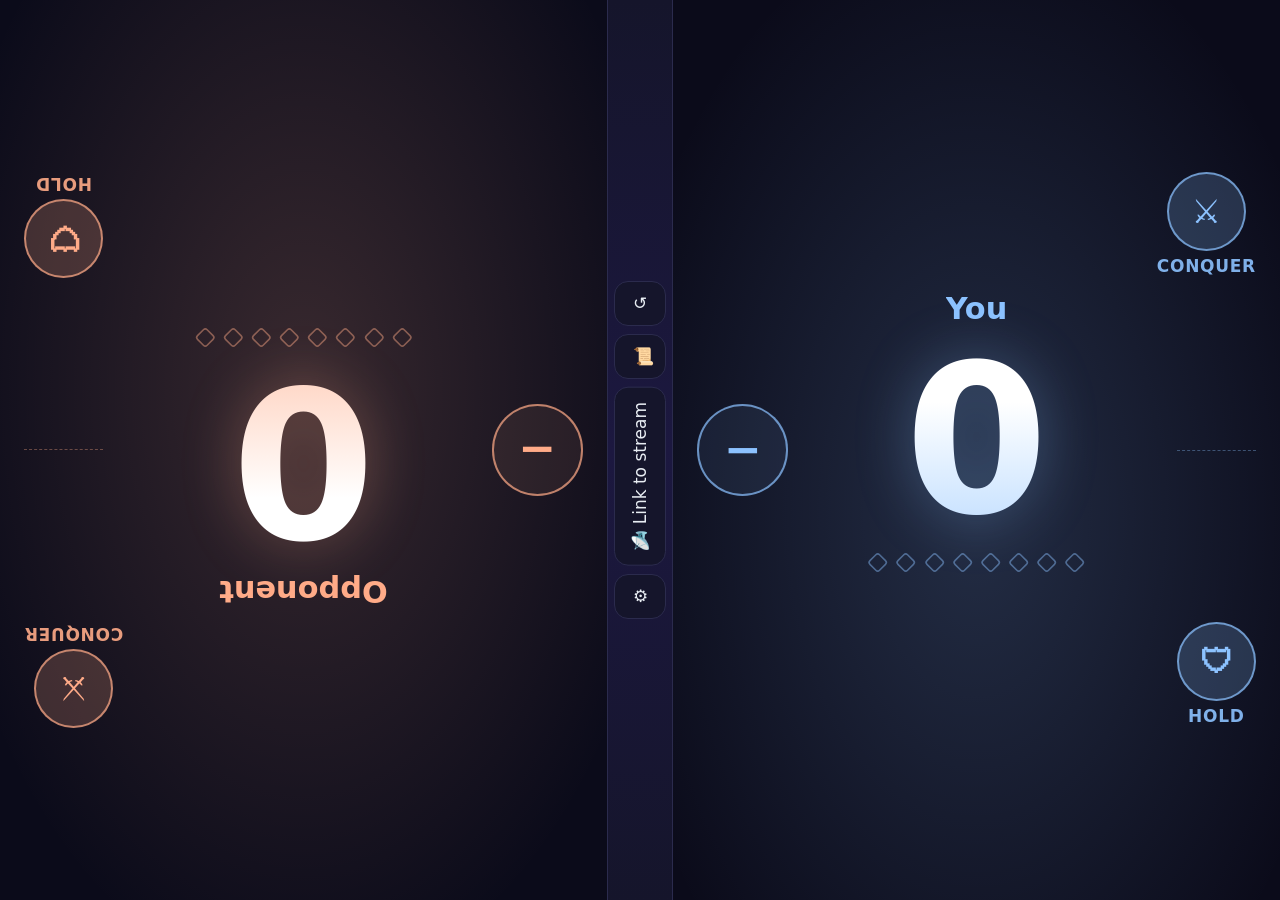
==== commit e1c8127f: "Riftbound Points: one phone can keep both players' points with the stream's table code Co-Authored-B" ====
--- a/points/index.html
+++ b/points/index.html
@@ -79,7 +79,7 @@
 <dialog id="linkDlg">
   <form method="dialog" id="linkForm">
     <h2>Link to the stream</h2>
-    <p>Enter the code the tournament organiser gave you. Your points will show on the stream as you change them.</p>
+    <p>Enter the code the tournament organiser gave you. With a player's code, that player's points show on the stream as you change them. With the table code, this one phone keeps both players' points.</p>
     <input id="codeIn" autocomplete="off" autocapitalize="characters" spellcheck="false" maxlength="8" placeholder="ABC234" inputmode="text">
     <p class="err" id="linkErr"></p>
     <div class="row">
--- a/points/app.css
+++ b/points/app.css
@@ -35,7 +35,8 @@
 .zone.minus { left: 0; justify-content: flex-start; padding-left: max(14px, 4cqw); }
 .zone.conquer, .zone.hold { right: 0; height: 50%; bottom: auto; flex-direction: column; justify-content: center; align-items: flex-end; gap: 4px; padding-right: max(14px, 4cqw); }
 .zone.conquer { top: 0; }
-.zone.hold { top: 50%; border-top: 1px dashed color-mix(in srgb, var(--c) 22%, transparent); }
+.zone.hold { top: 50%; }
+.zone.hold::before { content: ''; position: absolute; top: 0; right: max(14px, 4cqw); width: clamp(46px, min(16cqh, 13cqw), 100px); border-top: 1px dashed color-mix(in srgb, var(--c) 35%, transparent); }
 .zone .stk { display: flex; flex-direction: column; align-items: center; gap: 4px; }
 .zone b { font-size: clamp(10px, min(3.6cqh, 3cqw), 17px); font-weight: 700; letter-spacing: .04em; text-transform: uppercase; white-space: nowrap; opacity: .9; }
 .zone .ico { --s: clamp(54px, min(22cqh, 15cqw), 120px); width: var(--s); height: var(--s); border-radius: 50%; display: grid; place-items: center; font-size: calc(var(--s) * .5); font-weight: 700; line-height: 1; border: 2px solid color-mix(in srgb, var(--c) 70%, transparent); background: color-mix(in srgb, var(--c) 8%, transparent); transition: transform .08s, background .15s; }
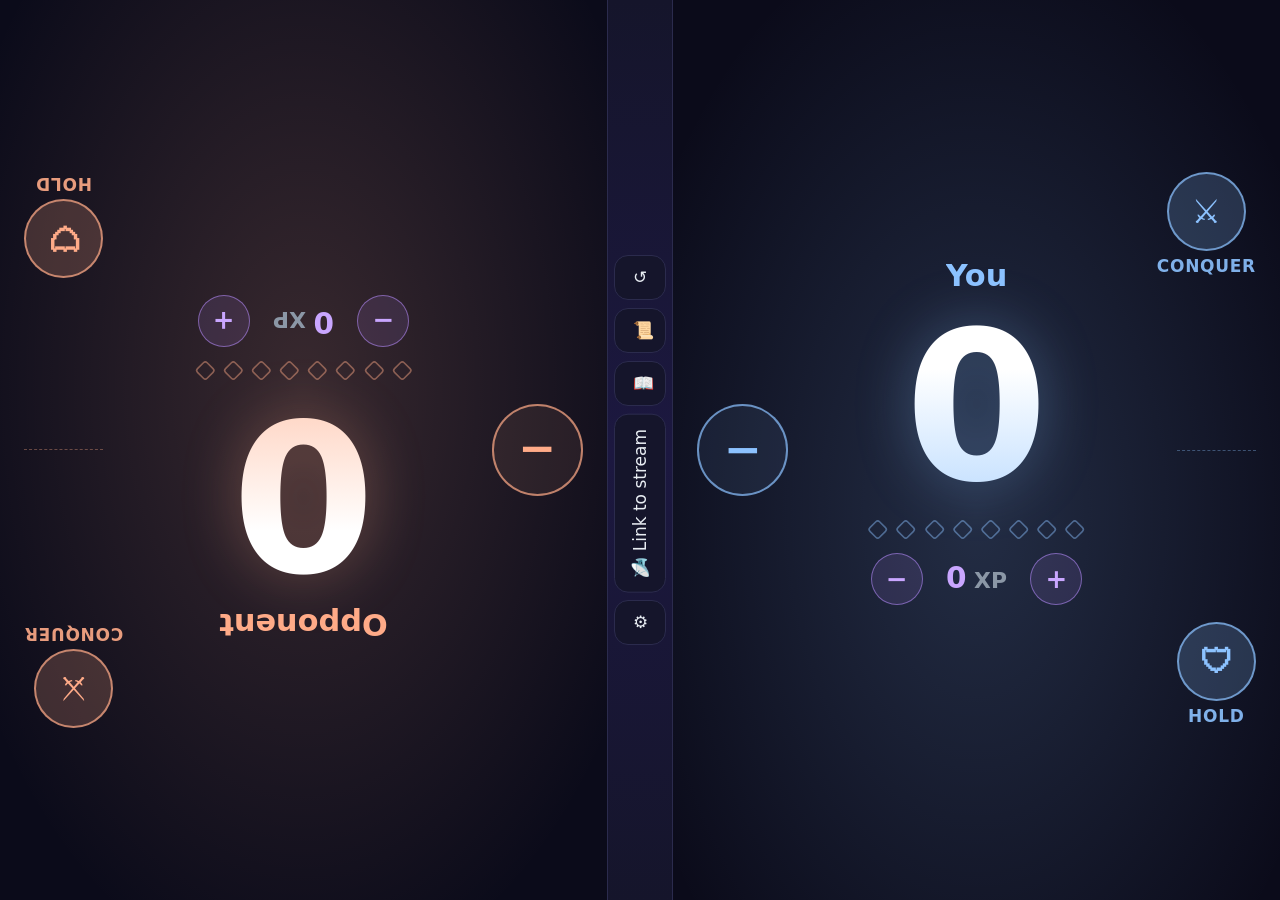
==== commit b0e4beda: "Riftcast 0.7.0 and Riftbound Points: XP tracker and offline rules search Co-Authored-By: Claude Opus" ====
--- a/points/index.html
+++ b/points/index.html
@@ -25,13 +25,16 @@
       <div class="name" id="themName">Opponent</div>
       <div class="pts" id="themPts">0</div>
       <div class="pips" id="themPips"></div>
+      <div class="xp" id="themXp"><button class="xp-btn" data-xp="-1" data-who="them" aria-label="Opponent XP minus one">−</button><span class="xp-val"><b>0</b> XP<i class="lv"></i></span><button class="xp-btn" data-xp="1" data-who="them" aria-label="Opponent XP plus one">+</button></div>
       <div class="note" id="themNote"></div>
+      <div class="clock" id="themClock" hidden></div>
     </div>
   </section>
 
   <nav class="bar">
     <button id="resetBtn" title="Both scores back to 0" aria-label="Reset">↺<span class="lbl"> Reset</span></button>
     <button id="logBtn" title="Score history" aria-label="Score history">📜<span class="lbl"> Log</span></button>
+    <button id="rulesBtn" title="Search the official rules and cards" aria-label="Rules search">📖<span class="lbl"> Rules</span></button>
     <button id="linkBtn" class="link">📡 Link to stream</button>
     <button id="installBtn" class="install" hidden aria-label="Install">⬇<span class="lbl"> Install</span></button>
     <button id="menuBtn" title="Settings" aria-label="Settings">⚙</button>
@@ -46,7 +49,9 @@
       <div class="name" id="meName">You</div>
       <div class="pts" id="mePts">0</div>
       <div class="pips" id="mePips"></div>
+      <div class="xp" id="meXp"><button class="xp-btn" data-xp="-1" data-who="me" aria-label="XP minus one">−</button><span class="xp-val"><b>0</b> XP<i class="lv"></i></span><button class="xp-btn" data-xp="1" data-who="me" aria-label="XP plus one">+</button></div>
       <div class="note" id="meNote"></div>
+      <div class="clock" id="meClock" hidden></div>
     </div>
   </section>
 </main>
@@ -60,6 +65,19 @@
       <button type="button" id="undoBtn" title="Take back the last change">↶ Undo last</button>
       <button type="button" id="clearLogBtn" class="danger">Clear</button>
       <button value="close" class="primary">Done</button>
+    </div>
+  </form>
+</dialog>
+
+<dialog id="rulesDlg" class="rules-dlg">
+  <form method="dialog" id="rulesForm">
+    <h2>📖 Rules search</h2>
+    <p class="judge-note">Type a keyword, a card name or a rule number (like 730). Matching official Core Rules, Tournament Rules and card text show below. Works offline. <b>At an event, the judge's ruling is final.</b></p>
+    <input id="rulesIn" type="search" maxlength="200" autocomplete="off" placeholder="e.g. hunt xp, mulligan, Master Yi">
+    <h3 class="rb-title" id="rbTitle" hidden>📖 From the rulebook</h3>
+    <div class="rb-results" id="rbResults"></div>
+    <div class="row">
+      <button value="close" class="primary" formnovalidate>Close</button>
     </div>
   </form>
 </dialog>
@@ -107,6 +125,7 @@
     <label>Opponent <input id="oppIn" maxlength="24" placeholder="Opponent"></label>
     <label>Points to win <input id="winIn" type="number" min="1" max="30" inputmode="numeric"></label>
     <label class="check"><input id="flipIn" type="checkbox"> Flip opponent's side (phone in the middle of the table)</label>
+    <label class="check"><input id="xpIn" type="checkbox"> XP counter (Unleashed: Hunt, Level)</label>
     <label class="check"><input id="buzzIn" type="checkbox"> Buzz on tap</label>
     <label class="check"><input id="awakeIn" type="checkbox"> Keep the screen on</label>
     <button type="button" id="installHelpBtn" class="install-help">⬇ Install on this phone</button>
--- a/points/app.css
+++ b/points/app.css
@@ -64,10 +64,28 @@
 .pip.on { background: var(--c); opacity: 1; box-shadow: 0 0 10px var(--c); animation: pop .35s cubic-bezier(.3,1.8,.5,1); }
 .side.won .pip.on { background: var(--gold); border-color: var(--gold); box-shadow: 0 0 12px var(--gold); }
 @keyframes pop { from { transform: rotate(45deg) scale(.3); } }
+.clock { font-size: clamp(15px, 5cqh, 26px); font-weight: 700; font-variant-numeric: tabular-nums; letter-spacing: .5px; color: var(--dim); padding: 1px 10px; border-radius: 99px; border: 1px solid color-mix(in srgb, var(--dim) 40%, transparent); }
+.clock.low { color: #ffcf7a; border-color: #ffcf7a88; }
+.clock.out { color: #fff; background: #c2413a; border-color: #c2413a; animation: pulse 1.2s ease-in-out infinite; }
+.clock.paused { opacity: .6; }
+@keyframes pulse { 50% { opacity: .55; } }
 .note { min-height: 1.3em; font-size: clamp(13px, 4cqh, 20px); color: var(--dim); text-align: center; max-width: 100%; }
 .victory { position: absolute; top: max(10px, 4cqh); left: 50%; transform: translateX(-50%); font-weight: 800; letter-spacing: .2em; text-transform: uppercase; font-size: clamp(13px, 4.5cqh, 24px); color: var(--gold); text-shadow: 0 0 14px rgb(244 213 141 / .6); white-space: nowrap; animation: shine 1.6s ease-in-out infinite; pointer-events: none; }
 @keyframes shine { 50% { opacity: .6; } }
 .confetti { position: fixed; top: 0; left: 0; width: 9px; height: 14px; border-radius: 2px; pointer-events: none; z-index: 20; will-change: transform; }
+
+/* XP (Unleashed): a small counter under the pips with its own −/+ (on top of the big tap zones). */
+.xp { --b: clamp(34px, min(11cqh, 9cqw), 52px); display: flex; align-items: center; gap: 8px; pointer-events: auto; color: #c9a6ff; }
+body.no-xp .xp { display: none; }
+.xp-btn { width: var(--b); height: var(--b); min-height: 0; padding: 0; border-radius: 50%; font-size: calc(var(--b) * .5); font-weight: 700; line-height: 1; color: #c9a6ff; background: rgb(185 140 255 / .12); border: 1.5px solid rgb(185 140 255 / .55); }
+.xp-btn[disabled] { opacity: .2; }
+.xp-val { min-width: 4.2em; text-align: center; font-size: clamp(13px, min(4.6cqh, 3.6cqw), 22px); font-weight: 600; color: var(--dim); white-space: nowrap; }
+.xp-val b { font-size: 1.35em; color: #c9a6ff; font-variant-numeric: tabular-nums; }
+.xp.has .xp-val { color: #c9a6ff; }
+.xp .lv { font-style: normal; margin-left: 6px; font-size: .8em; font-weight: 700; padding: 1px 7px; border-radius: 99px; color: #1a1030; background: #c9a6ff; }
+.xp .lv:empty { display: none; }
+.xp.level-up .xp-val { animation: lvl 1.2s ease-out; }
+@keyframes lvl { 0% { transform: scale(1.35); text-shadow: 0 0 18px #c9a6ff; } 100% { transform: none; } }
 
 /* Warnings when someone is one point from winning. */
 .alerts { position: absolute; top: max(8px, 3cqh); left: 50%; transform: translateX(-50%); width: min(calc(100% - 2 * (clamp(54px, min(22cqh, 15cqw), 120px) + 34px)), 560px); display: flex; flex-direction: column; align-items: center; gap: 6px; pointer-events: none; z-index: 1; }
@@ -94,6 +112,22 @@
 .log .empty { display: block; color: var(--dim); text-align: center; padding: 18px; }
 .col { display: flex; flex-direction: column; gap: 10px; margin-top: 14px; }
 .col button { min-height: 52px; text-align: center; }
+
+/* ---- Rules search ---- */
+.rules-dlg input[type=search] { width: 100%; box-sizing: border-box; margin-top: 8px; }
+.rules-dlg { width: min(600px, 94vw); }
+.judge-note { font-size: 14px; }
+.judge-note b { color: var(--gold); font-weight: 600; }
+
+.rb-title { margin: 14px 0 6px; font-size: 15px; color: var(--dim); font-weight: 600; }
+.rb-results { display: flex; flex-direction: column; gap: 6px; }
+.rb-rule, .rb-card { background: var(--bg); border: 1px solid var(--line); border-radius: 12px; padding: 9px 12px; font-size: 14px; line-height: 1.4; }
+.rb-card { border-color: rgb(244 213 141 / .4); }
+.rb-h { color: var(--dim); font-size: 12px; margin-bottom: 3px; }
+.rb-h b { color: #c9a6ff; }
+.rb-card .rb-h b { color: var(--gold); }
+.rb-results mark { background: rgb(201 166 255 / .25); color: inherit; border-radius: 3px; padding: 0 1px; }
+.rb-empty { color: var(--dim); font-size: 14px; }
 
 /* ---- Bar ---- */
 .bar { display: flex; gap: 8px; justify-content: center; align-items: center; padding: 6px 10px; border-block: 1px solid var(--line); background: linear-gradient(90deg, #15152b, #1c1840, #15152b); min-width: 0; }
@@ -151,3 +185,6 @@
 }
 
 @media (prefers-reduced-motion: reduce) { *, *::before, *::after { animation: none !important; transition: none !important; } }
+/* Long rules (with their worked examples) fold to six lines: tap to open. */
+.rb-rule > div:last-child { display: -webkit-box; -webkit-line-clamp: 6; -webkit-box-orient: vertical; overflow: hidden; }
+.rb-rule.open > div:last-child { display: block; }
